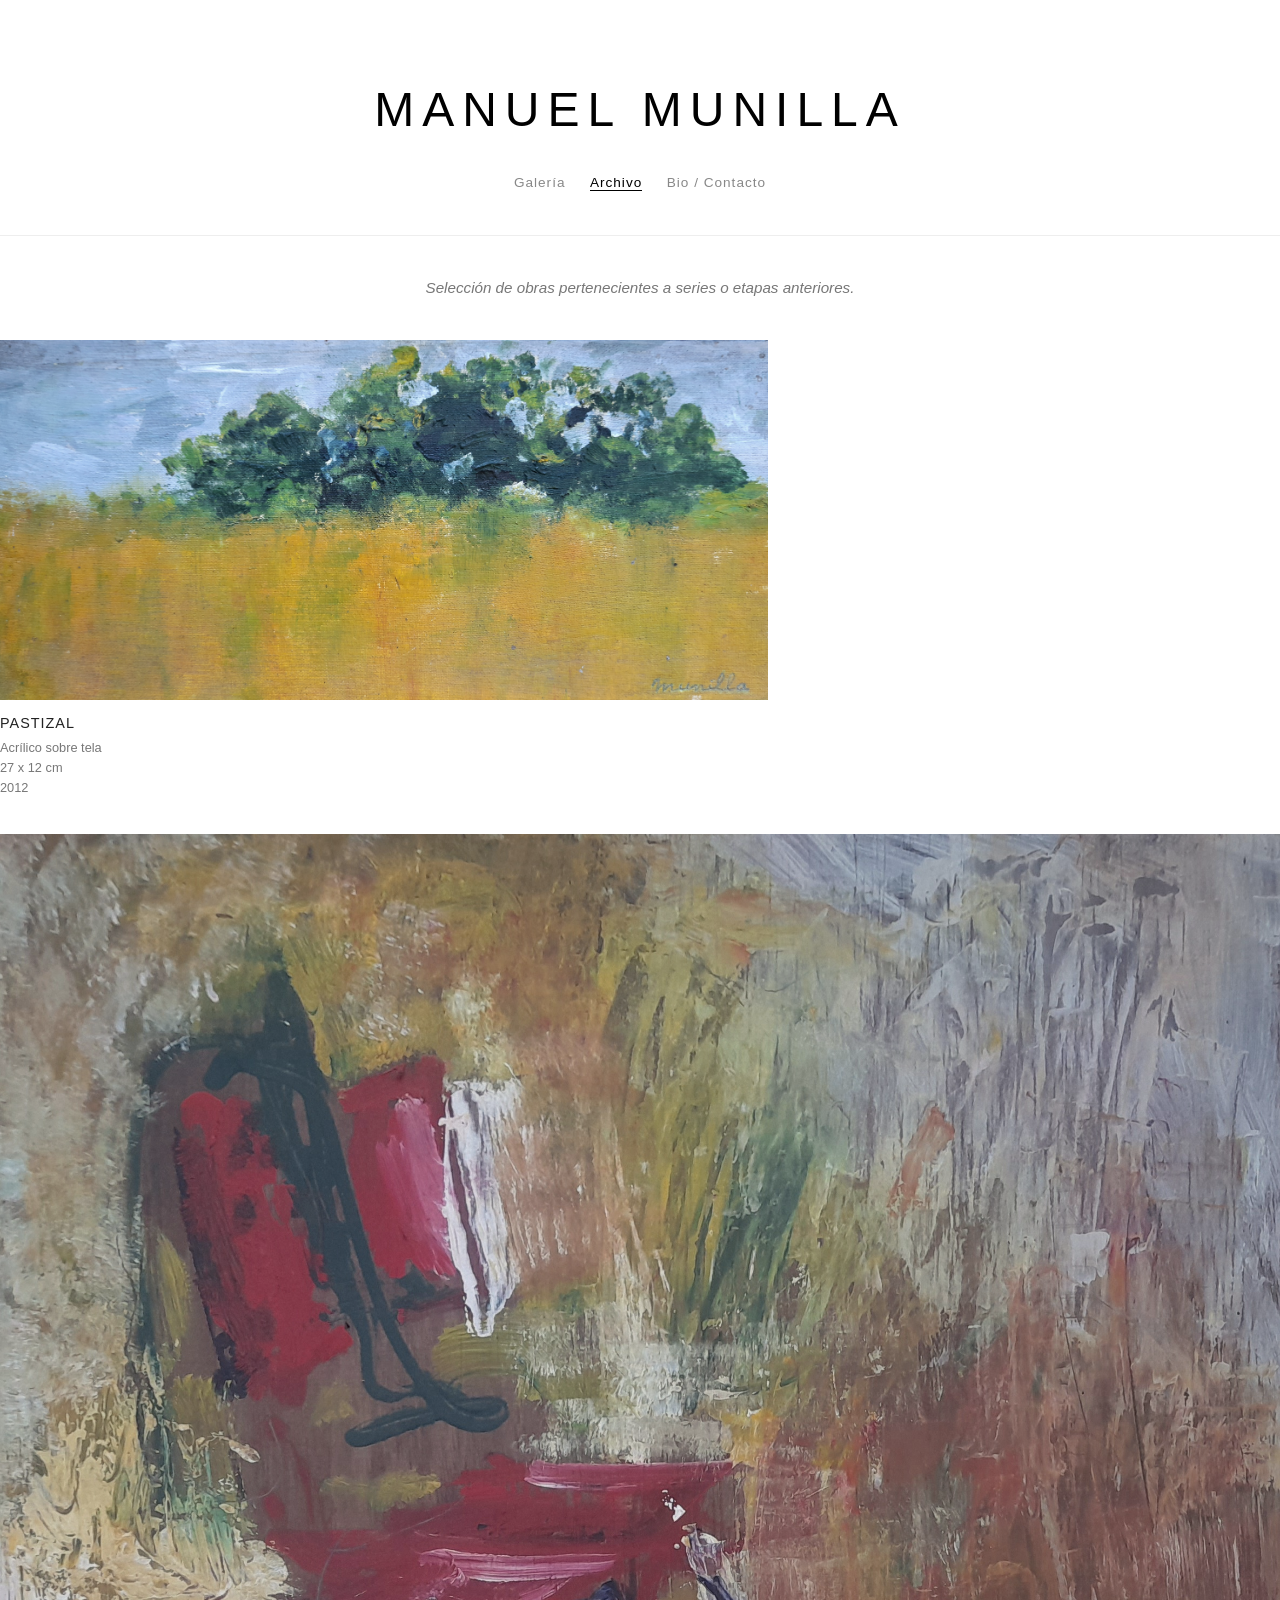
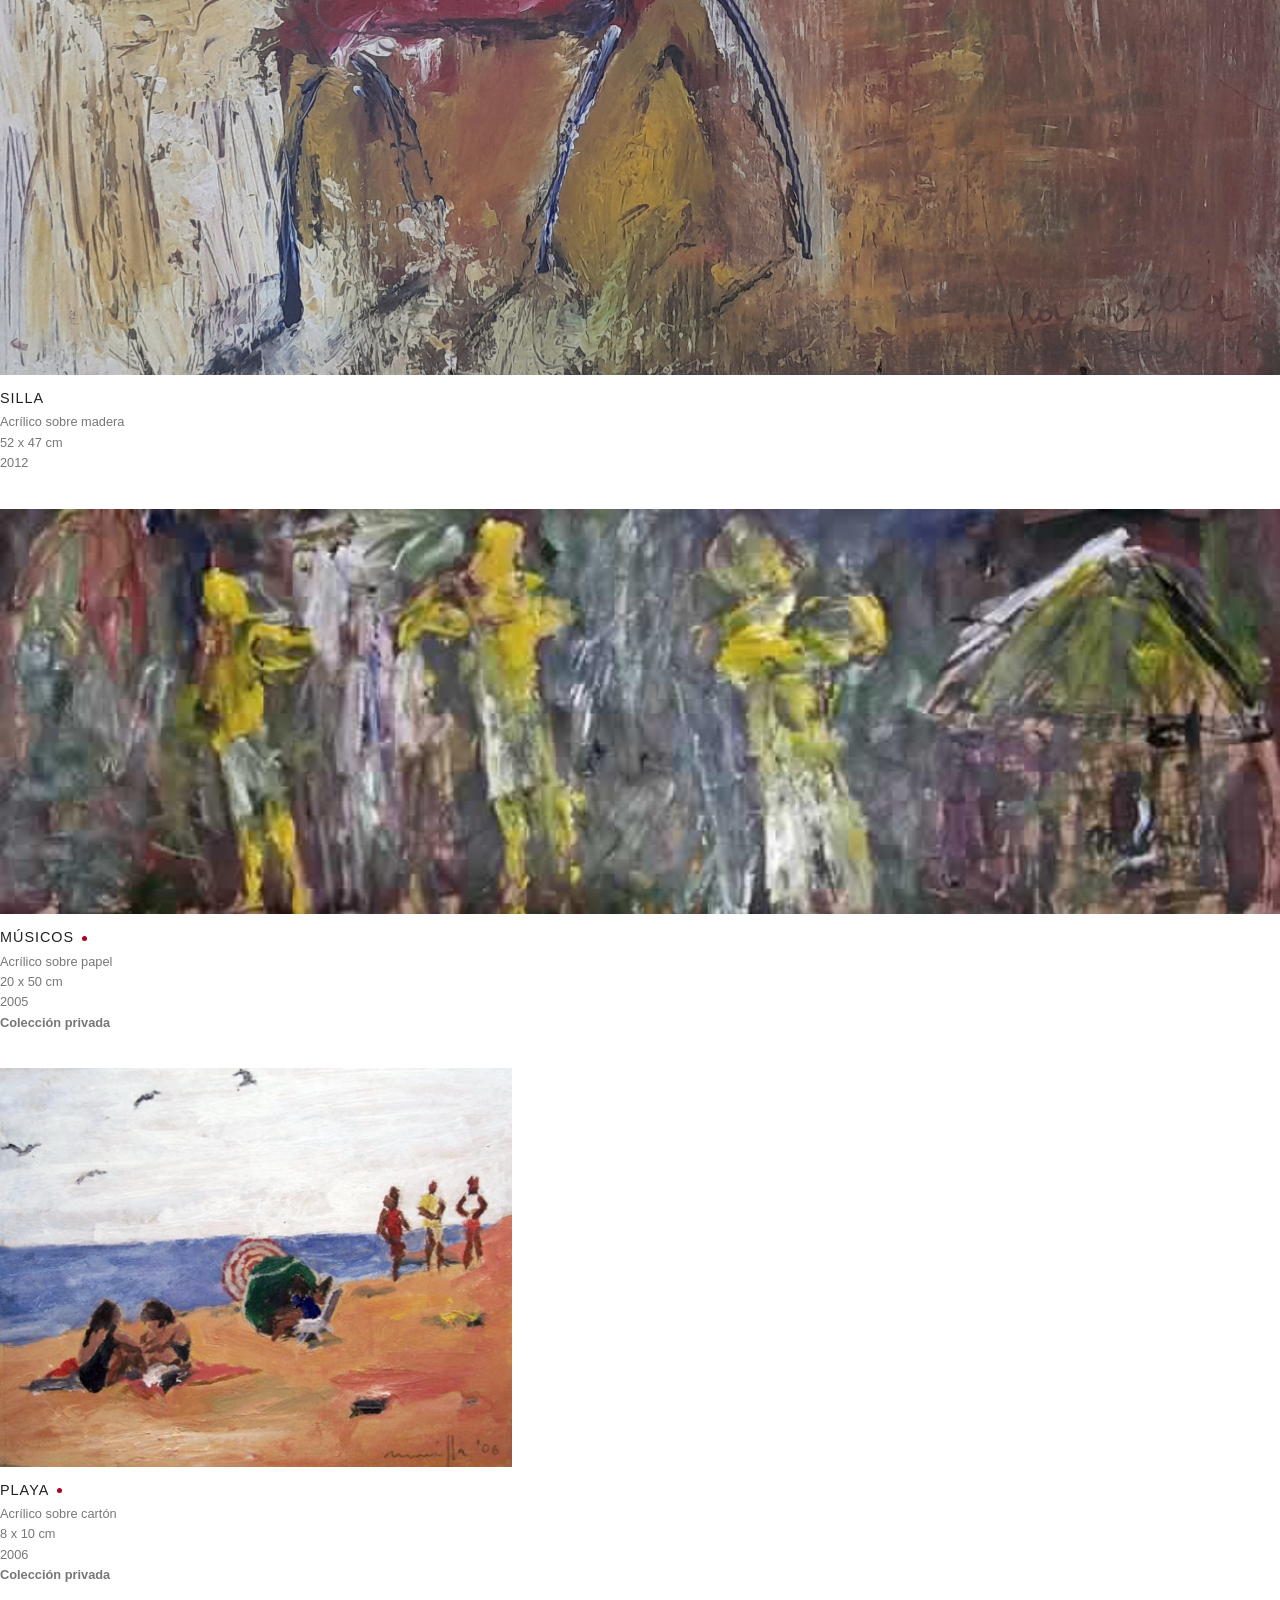
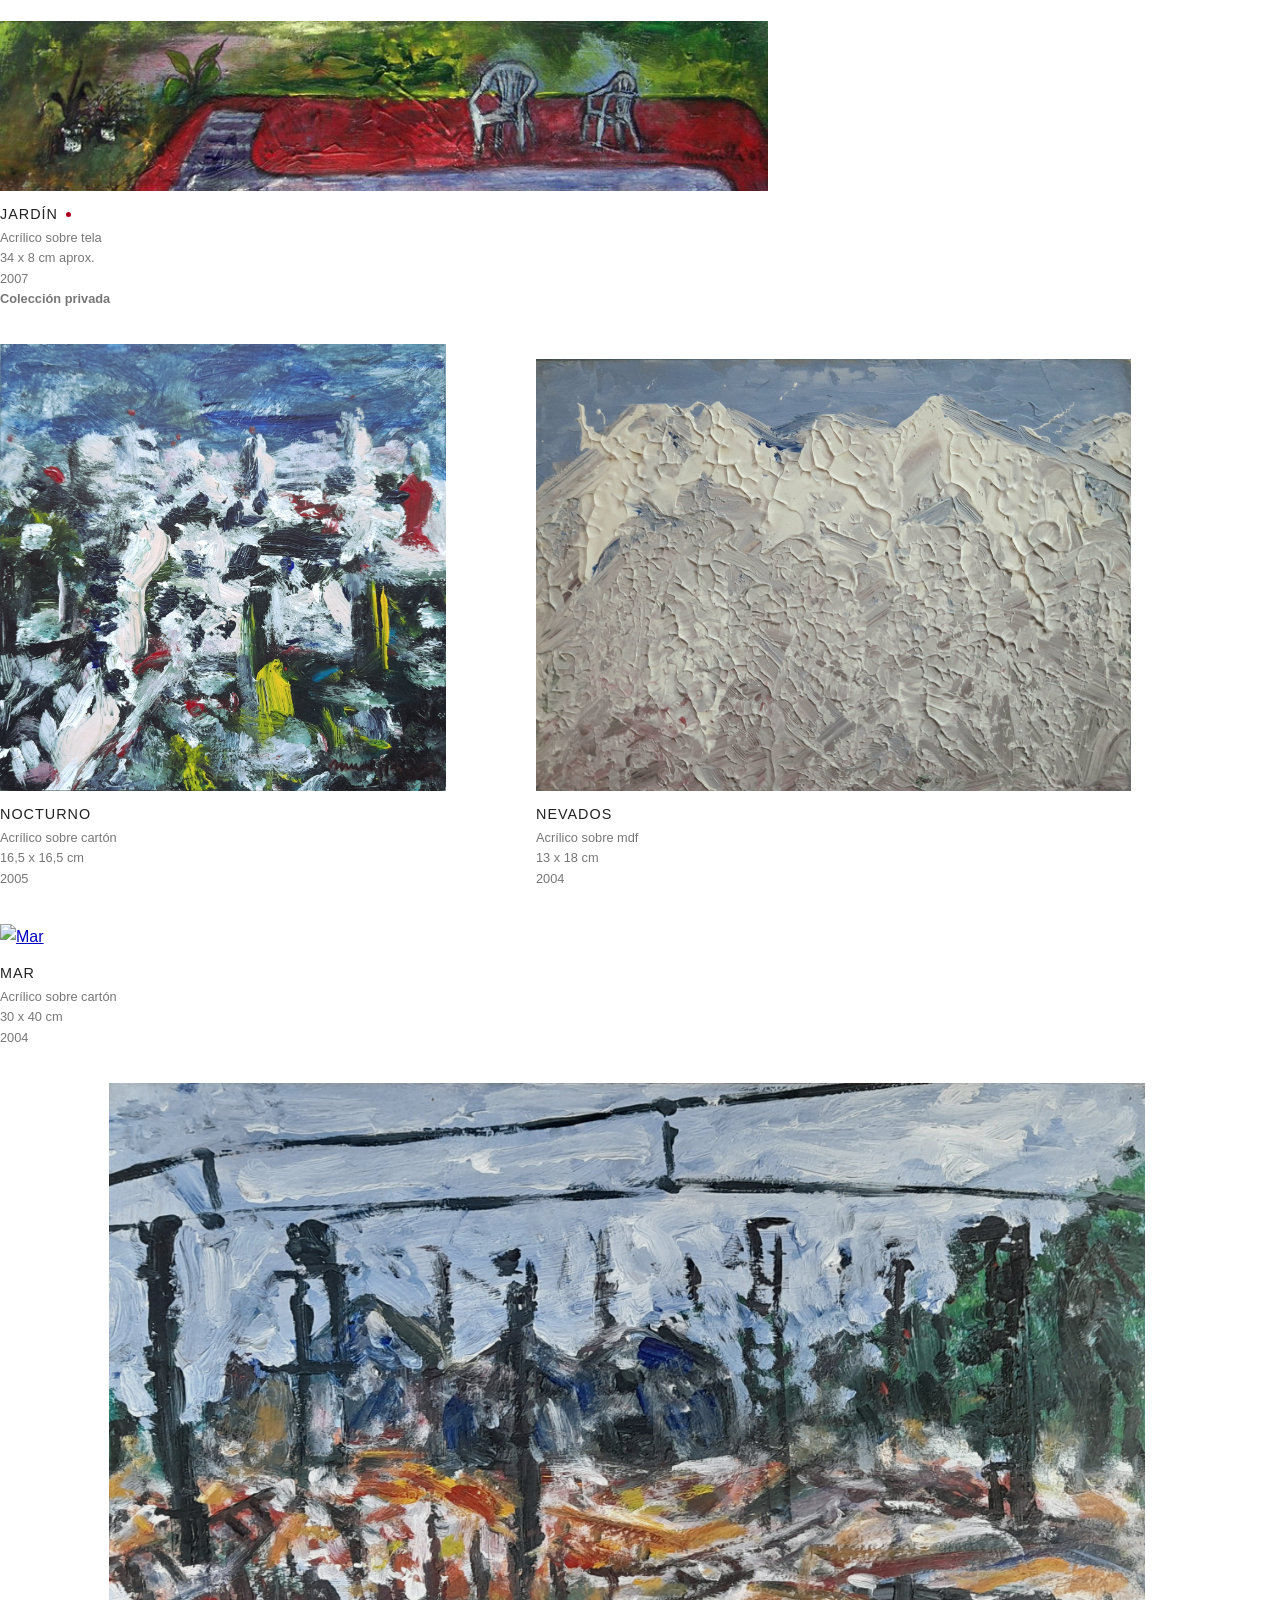
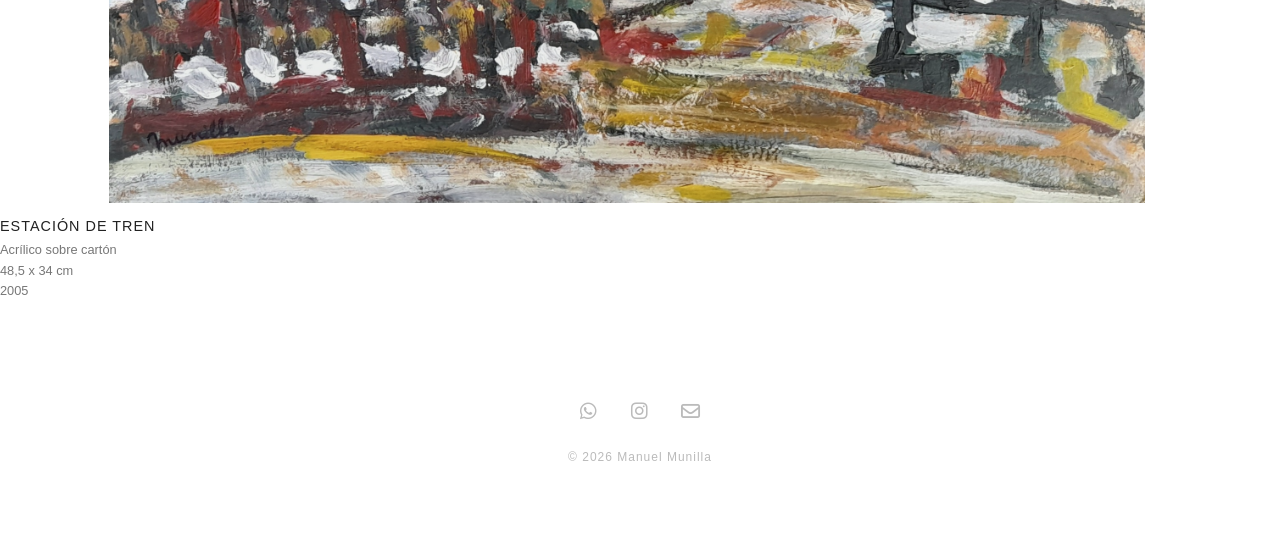
==== archivo.html @ 1c8d109c "Add files via upload" ====
<!DOCTYPE html>
<html lang="es">
<head>
    <meta charset="UTF-8">
    <meta name="viewport" content="width=device-width, initial-scale=1.0">
    <title>Manuel Munilla | Archivo</title>
    <link rel="stylesheet" href="style.css">
    <link rel="stylesheet" href="https://cdnjs.cloudflare.com/ajax/libs/font-awesome/6.0.0/css/all.min.css">
    <link rel="icon" type="image/png" href="favicon.png">
</head>
<body>

    <header>
        <h1>Manuel Munilla</h1>
        <nav>
            <a href="index.html">Galería</a>
            <a href="archivo.html" class="active">Archivo</a>
            <a href="bio.html">Bio / Contacto</a>
        </nav>
    </header>

<section class="archivo-intro" style="text-align: center; margin: 40px auto; max-width: 600px;">
    <p style="font-style: italic; color: #777; font-size: 0.95rem; line-height: 1.6;">
        Selección de obras pertenecientes a series o etapas anteriores.
    </p>
</section>

    <main class="fade-in">
        <section class="gallery-grid">
            
                                   
            <div class="series-card" style="max-width:60%; margin-left: 0;">
                <a href="img/archivo/pastizal.jpg" target="_blank">
                    <img src="img/archivo/pastizal.jpg" alt="Pastizal">
                </a>
                <h3>
                    Pastizal 
                </h3>
                <p class="obra-tecnica">Acrílico sobre tela<br>
                27 x 12 cm<br>
                2012<br>
            </div>
           
                        
            <div class="series-card" style="max-width:100%; margin-left: 0;">
                <a href="img/archivo/silla.jpg" target="_blank">
                    <img src="img/archivo/silla.jpg" alt="Silla">
                </a>
                <h3>
                    Silla 
                </h3>
                <p class="obra-tecnica">Acrílico sobre madera<br>
                52 x 47 cm<br>
                2012<br>
            </div>
            
            
            <div class="series-card destacada" style="max-width: 100%; margin-left: 0;">
                <a href="img/archivo/musicos.jpg" target="_blank">
                    <img src="img/archivo/musicos.jpg" alt="Músicos">
                </a>
                <h3 class="titulo-vendida">
                    Músicos <span class="punto-rojo" title="Colección privada"></span>
                </h3>
                <p class="obra-tecnica">Acrílico sobre papel<br>
                20 x 50 cm<br>
                2005<br>
                <strong>Colección privada</strong></p>
            </div>
            
            
            <div class="series-card destacada" style="max-width: 40%; margin-left: 0;">
                <a href="img/archivo/playa.jpg" target="_blank">
                    <img src="img/archivo/playa.jpg" alt="Playa">
                </a>
                <h3 class="titulo-vendida">
                    Playa <span class="punto-rojo" title="Colección privada"></span>
                </h3>
                <p class="obra-tecnica">Acrílico sobre cartón<br>
                8 x 10 cm<br>
                2006<br>
                <strong>Colección privada</strong></p>
            </div>

            <div class="series-card destacada" style="max-width: 60%; margin-left: 0;">
                <a href="img/archivo/jardin.jpg" target="_blank">
                    <img src="img/archivo/jardin.jpg" alt="Jardín">
                </a>
                <h3 class="titulo-vendida">
                    Jardín <span class="punto-rojo" title="Colección privada"></span>
                </h3>
                <p class="obra-tecnica">Acrílico sobre tela<br>
                34 x 8 cm aprox.<br>
                2007<br>
                <strong>Colección privada</strong></p>
            </div>

            
            <div class="fila-proporcional">
            <div class="series-card" style="max-width: 90%;">
                <a href="img/archivo/nocturno.jpg" target="_blank">
                    <img src="img/archivo/nocturno.jpg" alt="Nocturno">
                </a>
                <h3>
                    Nocturno 
                </h3>
                <p class="obra-tecnica">Acrílico sobre cartón<br>
                16,5 x 16,5 cm<br>
                2005<br>
            </div>

            <div class="series-card" style="max-width: 80%;">
                <a href="img/archivo/nevados.jpg" target="_blank">
                    <img src="img/archivo/nevados.jpg" alt="Nevados">
                </a>
                <h3>
                    Nevados 
                </h3>
                <p class="obra-tecnica">Acrílico sobre mdf<br>
                13 x 18 cm<br>
                2004<br>
            </div>
</div>
            <div class="series-card destacada" style="max-width: 89%; margin-left: 0;">
                <a href="img/archivo/mar.jpg" target="_blank">
                    <img src="img/archivo/mar.jpg" alt="Mar">
                </a>
                <h3>
                    Mar 
                </h3>
                <p class="obra-tecnica">Acrílico sobre cartón<br>
                30 x 40 cm<br>
                2004<br>
                
            </div>


            <div class="series-card destacada" style="max-width: 98%; margin-left: 0;">
                <a href="img/archivo/estacion.jpg" target="_blank">
                    <img src="img/archivo/estacion.jpg" alt="Estación de tren">
                </a>
                <h3>Estación de tren</h3>
                <p class="obra-tecnica">Acrílico sobre cartón<br>48,5 x 34 cm<br>2005</p>
            </div>

        </section>
    </main>

    <footer>
        <div class="footer-icons">
            <a href="https://wa.me/5492291400476" target="_blank" title="WhatsApp"><i class="fab fa-whatsapp"></i></a>
            <a href="https://instagram.com/manuel.munilla" target="_blank" title="Instagram"><i class="fab fa-instagram"></i></a>
            <a href="mailto:manuelmunilla@gmail.com" title="Email"><i class="far fa-envelope"></i></a>
        </div>
        <p>&copy; 2026 Manuel Munilla</p>
    </footer>
</body>
</html>
---- style.css ----
/* =========================================
   Configuración General
   ========================================= */
body {
    font-family: 'Helvetica Neue', Helvetica, Arial, sans-serif;
    line-height: 1.6;
    color: #333;
    margin: 0;
    padding: 0;
    background-color: #fff;
    -webkit-font-smoothing: antialiased;
}

header {
    padding: 40px 20px;
    text-align: center;
    border-bottom: 1px solid #eee;
}

header h1 {
    font-weight: 300;
    letter-spacing: 8px;
    text-transform: uppercase;
    margin-bottom: 20px;
    font-size: 3rem; 
    color: #000;
}


nav a {
    text-decoration: none;
    color: #888;
    margin: 0 10px; /* Aumentamos de 15px a 25px p */
    font-size: 0.85rem; /* Bajamos apenas el tamaño  */
    transition: color 0.3s;
    font-weight: 350;
    letter-spacing: 1px; /* Agregamos un leve espacio */
}

nav a:hover, nav a.active {
    color: #000;
    border-bottom: 1px solid #000;
}

/* =========================================
   Grilla del Portfolio (Alineación por base de IMAGEN)
   ========================================= */
 /* Clase para el título de la obra vendida */
.titulo-vendida {
    display: inline-flex; /* Alinea título y punto */
    align-items: center;  /* Centra verticalmente */
    gap: 8px;              /* Espacio entre texto y punto */
}

/* El punto rojo más grande */
.punto-rojo::after {
    content: "";           /* Contenido vacío para el pseudo-elemento */
    display: inline-block; /* Permite darle tamaño */
    width: 5px;           /* Ancho del punto */
    height: 5px;          /* Alto del punto */
    background-color: #b00020; /* Color rojo sutil */
    border-radius: 50%;     /* Lo hace circular */
    vertical-align: middle; /* Ajuste fino de alineación */
}
}
.gallery-grid {
    display: grid;
    grid-template-columns: 1fr 1fr;
    gap: 40px;
    padding: 40px 20px;
    max-width: 1100px;
    margin: 0 auto;
    /* Quitamos el align-items: end de aquí para que no afecte al texto */

}
.series-card {
    display: flex;
    flex-direction: column;
    text-align: left;
    transition: transform 0.4s ease;
    margin-bottom: 35px;
}

/* Contenedor del enlace e imagen para forzar la base */
.series-card a {
    display: flex;
    align-items: flex-end; /* Aquí es donde ocurre la magia: alinea la imagen al fondo */
    height: 100%; /* Empuja la imagen hacia abajo si el vecino es más alto */
    margin-bottom: 12px;
}

.series-card:hover {
    transform: translateY(-5px);
}

.series-card img {
    width: 100%;
    height: auto;
    filter: grayscale(20%);
    transition: filter 0.5s ease, box-shadow 0.4s ease;
    display: block;
}

.series-card:hover img {
    filter: grayscale(0%);
    box-shadow: 0 10px 25px rgba(0,0,0,0.08);
}

.series-card h3 {
    font-size: 0.9rem;
    margin: 0;
    font-weight: 300;
    letter-spacing: 1px;
    text-transform: uppercase;
    color: #222;
}

.series-card .obra-tecnica {
    font-size: 0.8rem;
    color: #777; 
    font-weight: 300;
    margin: 2px 0 0 0;
}

.series-card .obra-serie {
    font-size: 0.8rem;
    color: #777; 
    font-weight: 400;
    text-transform: uppercase;
    letter-spacing: 1px;
    margin: 30px 0 20px 0;
}
.series-card .obra-epigrafe {
    font-size: 0.8rem;
    color: #555;
    font-weight: 300;
    font-style: italic;
    margin: 4px 0 0 0;
    line-height: 1.4;
}
/* Clase para que la tarjeta ocupe las dos columnas */
.series-card.destacada {
    grid-column: 1 / -1; /* Va desde la línea 1 hasta la última */
    max-width: 100%;     /* Asegura que use todo el ancho */
}

/* Opcional: ajustar el alto de la imagen destacada si es muy grande */
.series-card.destacada img {
    max-height: 80vh; 
    object-fit: contain; /* Evita que se corte la imagen */
    margin: 0 auto;      /* Centra la imagen si no ocupa todo el ancho */
}

/* Fila asimétrica para hermanar una vertical y una apaisada sin /* Fila que respeta el gap global de 40px */
/* Fila asimétrica equilibrada */
/* Fila asimétrica: se mantiene igual en PC y Móvil */
.fila-proporcional {
    display: grid;
    /* Mantenemos la asimetría siempre para nivelar alturas */
    grid-template-columns: 0.8fr 1.2fr; 
    gap: 40px; 
    grid-column: 1 / -1; 
    align-items: end;    
    margin-bottom: 35px;
    width: 100%;
}

@media (max-width: 768px) {
    .fila-proporcional {
        gap: 15px; /* Solo achicamos el espacio, no cambiamos las columnas */
        /* Eliminamos el 1fr 1fr que rompió el diseño */
    }
}
/* Eliminamos márgenes internos que puedan estar sumando espacio */
.fila-proporcional .series-card {
    margin-bottom: 0;
    width: 100%;
}

.fila-proporcional img {
    width: 100%;
    height: auto; /* Mantiene la proporción original sin recortar */
    display: block;
}

/* =========================================
   Secciones Bio y Contacto
   ========================================= */
.main-bio {
    padding: 60px 20px;
    max-width: 800px;
    margin: 0 auto;
}

.bio-image {
    width: 100%;
    margin-bottom: 30px;
}

.bio-image img {
    width: 100%;
    max-width: 500px;
    height: auto;
    filter: grayscale(40%);
    display: block;
    opacity: 0.6;
}

.bio-text h2, 
.contact-container h2 {
    font-size: 1.4rem; 
    font-weight: 300;
    letter-spacing: 2px;
    text-transform: uppercase;
    margin-bottom: 25px;
    color: #000;
}

.bio-text p, 
.contact-container p {
    font-size: 0.95rem;
    color: #333;
    font-weight: 400;
    margin-bottom: 20px;
}
/* Espaciado para el Statement */
.statement-title {
    margin-top: 50px; /* Separa el statement de la biografía */
    font-size: 1.1rem;
    color: #888; /* Color más suave para diferenciarlo del título principal */
}

.bio-text p strong {
    font-weight: 400;
    color: #000;
}

/* Mejora la lectura de párrafos largos */
.bio-text p {
    margin-bottom: 25px;
    text-align: justify; /* Opcional, para un look más editorial */
    hyphens: auto;
}

/* =========================================
   Estilos de Contacto y Formulario
   ========================================= */
.contact-container {
    max-width: 600px;
    margin: 80px auto;
    text-align: left;
    padding: 0 20px;
}

.contact-links {
    list-style: none;
    padding: 0;
    margin-top: 20px;
}

.contact-links li {
    margin: 4px 0;
    font-size: 1rem;
    font-weight: 300;
    color: #888;
}

.contact-links li strong {
    font-weight: 400;
    color: #333;
    margin-right: 8px;
    text-transform: uppercase;
    font-size: 0.8rem;
}

.contact-links a {
    color: #000;
    text-decoration: none;
    border-bottom: 1px solid transparent;
    transition: border-color 0.3s ease;
}

.contact-links a:hover {
    border-bottom: 1px solid #000;
}

.contact-intro {
    margin-bottom: 40px;
    color: #444;
}

.contact-form {
    margin-top: 20px;
    max-width: 100%;
}

.form-group {
    margin-bottom: 35px; 
}

.form-group label {
    display: block;
    font-size: 0.75rem;
    text-transform: uppercase;
    letter-spacing: 2px;
    color: #555;
    margin-bottom: 10px;
    font-weight: 400;
}

.form-group input, 
.form-group textarea {
    width: 100%;
    padding: 12px 0; 
    border: none;
    border-bottom: 1px solid #ccc; 
    font-family: inherit;
    font-size: 1rem;
    font-weight: 300;
    color: #222; 
    background-color: transparent;
    box-sizing: border-box;
    transition: border-color 0.4s ease;
}

.form-group input::placeholder, 
.form-group textarea::placeholder {
    color: #999; 
    font-size: 0.9rem;
}

.form-group input:focus, 
.form-group textarea:focus {
    outline: none;
    border-bottom: 1px solid #000; 
}

.form-group textarea {
    resize: none;
}

.btn-submit {
    background: transparent;
    color: #000;
    border: 1px solid #000;
    padding: 12px 40px;
    padding: 10px 50px; /* era 12 y 40   */
    font-size: 0.7rem; /* Un poco más chico y elegante */
    text-transform: uppercase;
    letter-spacing: 4px; /* Mayor espaciado */
    cursor: pointer;
    transition: all 0.3s ease;
    font-weight: 400;
}
.btn-submit:hover {
    background: #000;
    color: #fff;
}

.other-channels {
    margin-top: 60px;
    border-top: 1px solid #eee;
    padding-top: 30px;
}

/* =========================================
   Footer y Animaciones
   ========================================= */
footer {
    text-align: center;
    padding: 60px 40px;
    font-size: 0.75rem;
    color: #bbb;
    font-weight: 300;
}
/* Estilos para los íconos del footer */
.footer-icons {
    margin-bottom: 20px;
}

.footer-icons a {
    color: #bbb; /* Color gris suave como el texto del footer */
    font-size: 1.2rem;
    margin: 0 15px;
    text-decoration: none;
    transition: color 0.3s ease;
}

.footer-icons a:hover {
    color: #000; /* Negro al pasar el mouse */
}

footer p {
    margin-top: 10px;
    letter-spacing: 1px;
}
.fade-in {
    animation: fadeIn 1.2s ease-out forwards;
}

@keyframes fadeIn {
    from { opacity: 0; transform: translateY(10px); }
    to { opacity: 1; transform: translateY(0); }
}

/* =========================================
   Responsividad
   ========================================= */
@media (max-width: 768px) {
    header h1 {
        letter-spacing: 4px;
        font-size: 1.5rem;
    }

    .gallery-grid {
        grid-template-columns: 1fr 1fr;
        gap: 15px;
        padding: 20px 10px;
    }

    /* En móvil, donde las fotos suelen ser iguales de ancho, 
       mantenemos la alineación inferior */
    .series-card a {
        align-items: flex-end;
    }

    .series-card h3 {
        font-size: 0.75rem;
    }

    .series-card .obra-tecnica, 
    .series-card .obra-epigrafe {
        font-size: 0.7rem;
    }

    .btn-submit {
        width: 100%;
    }
}
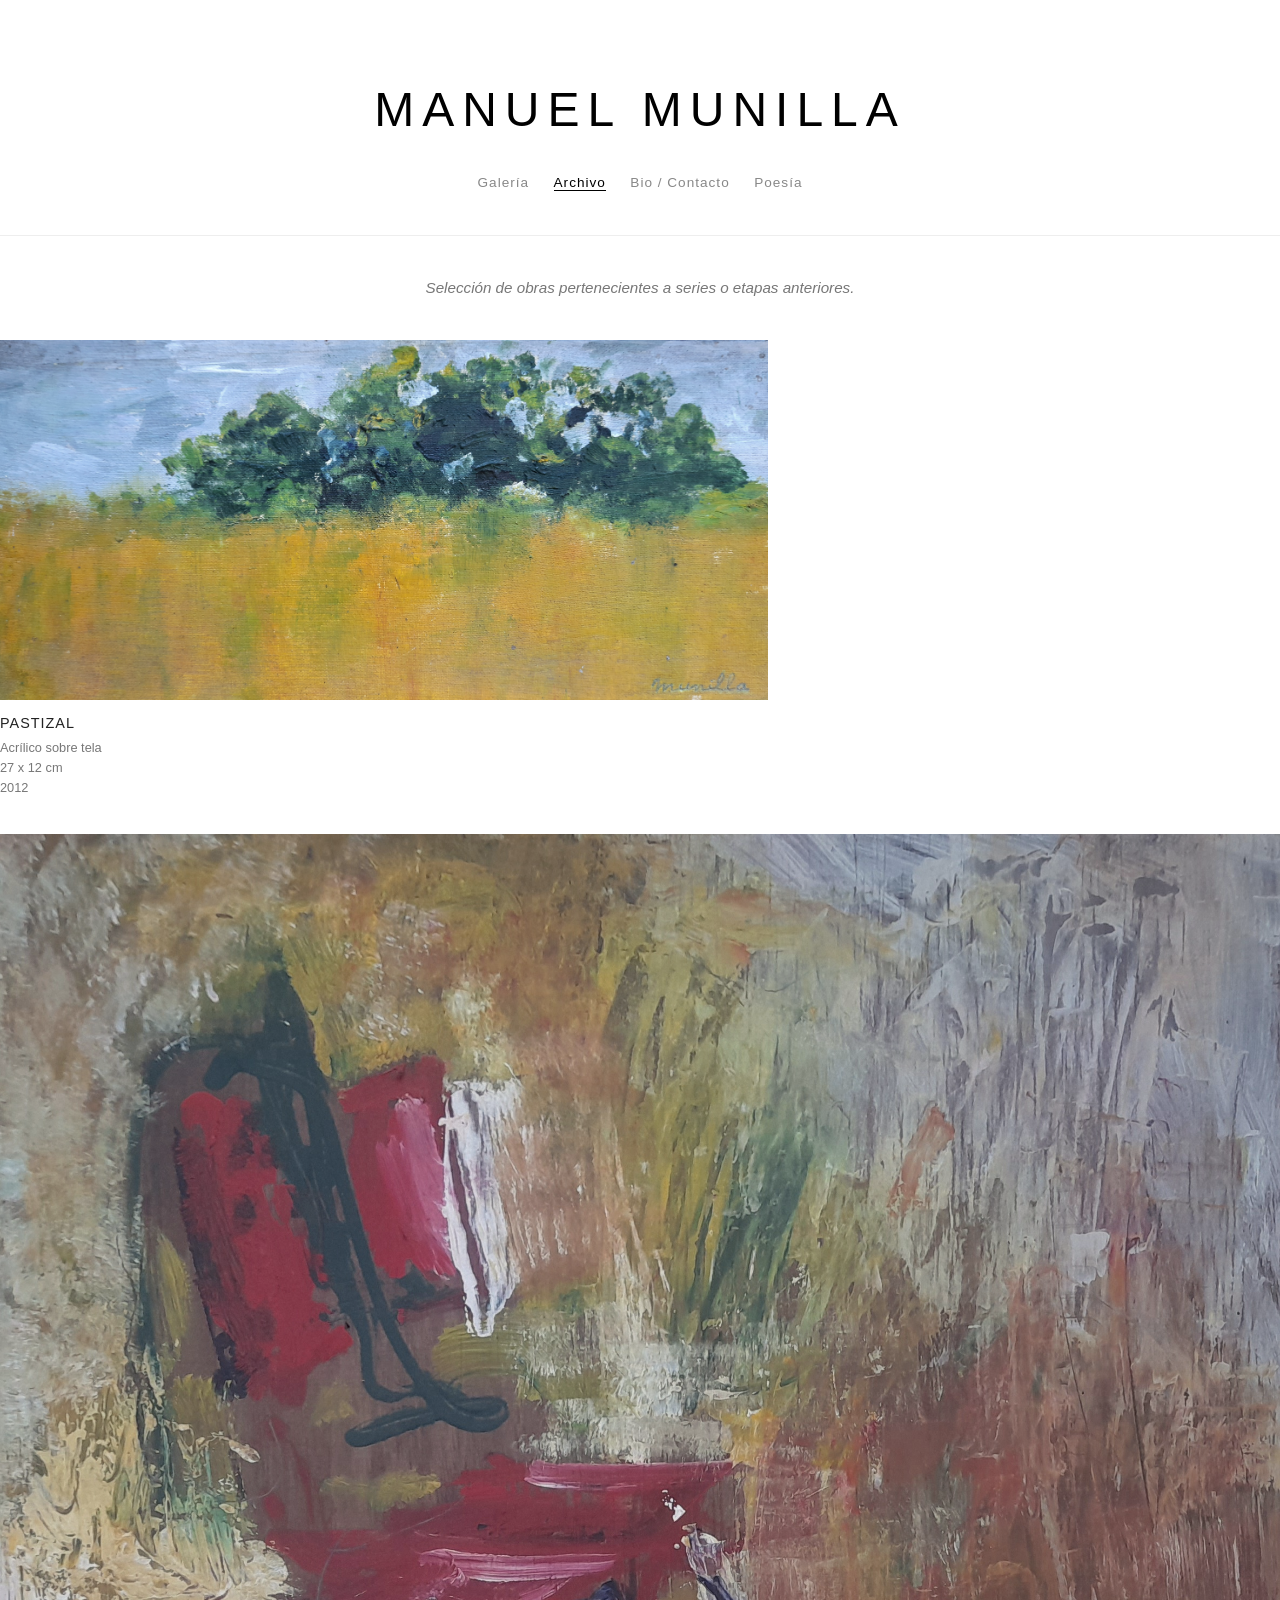
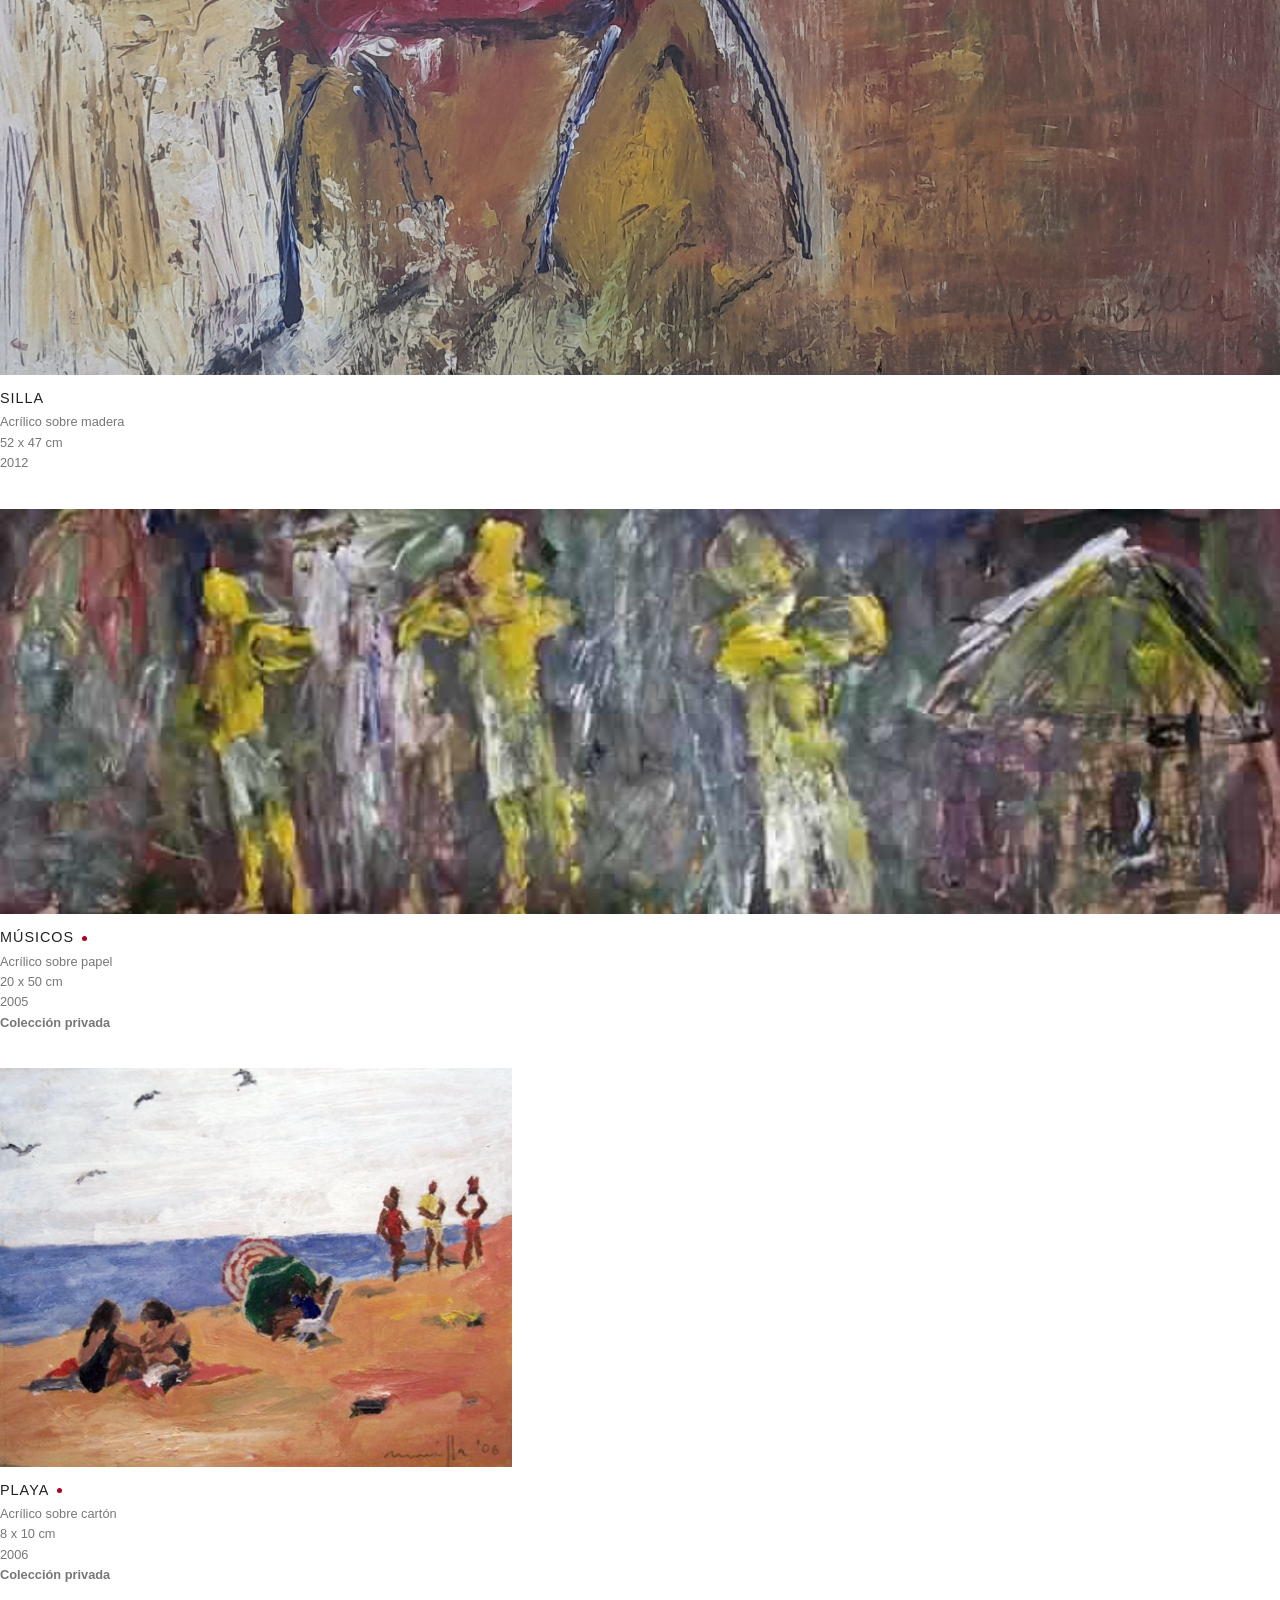
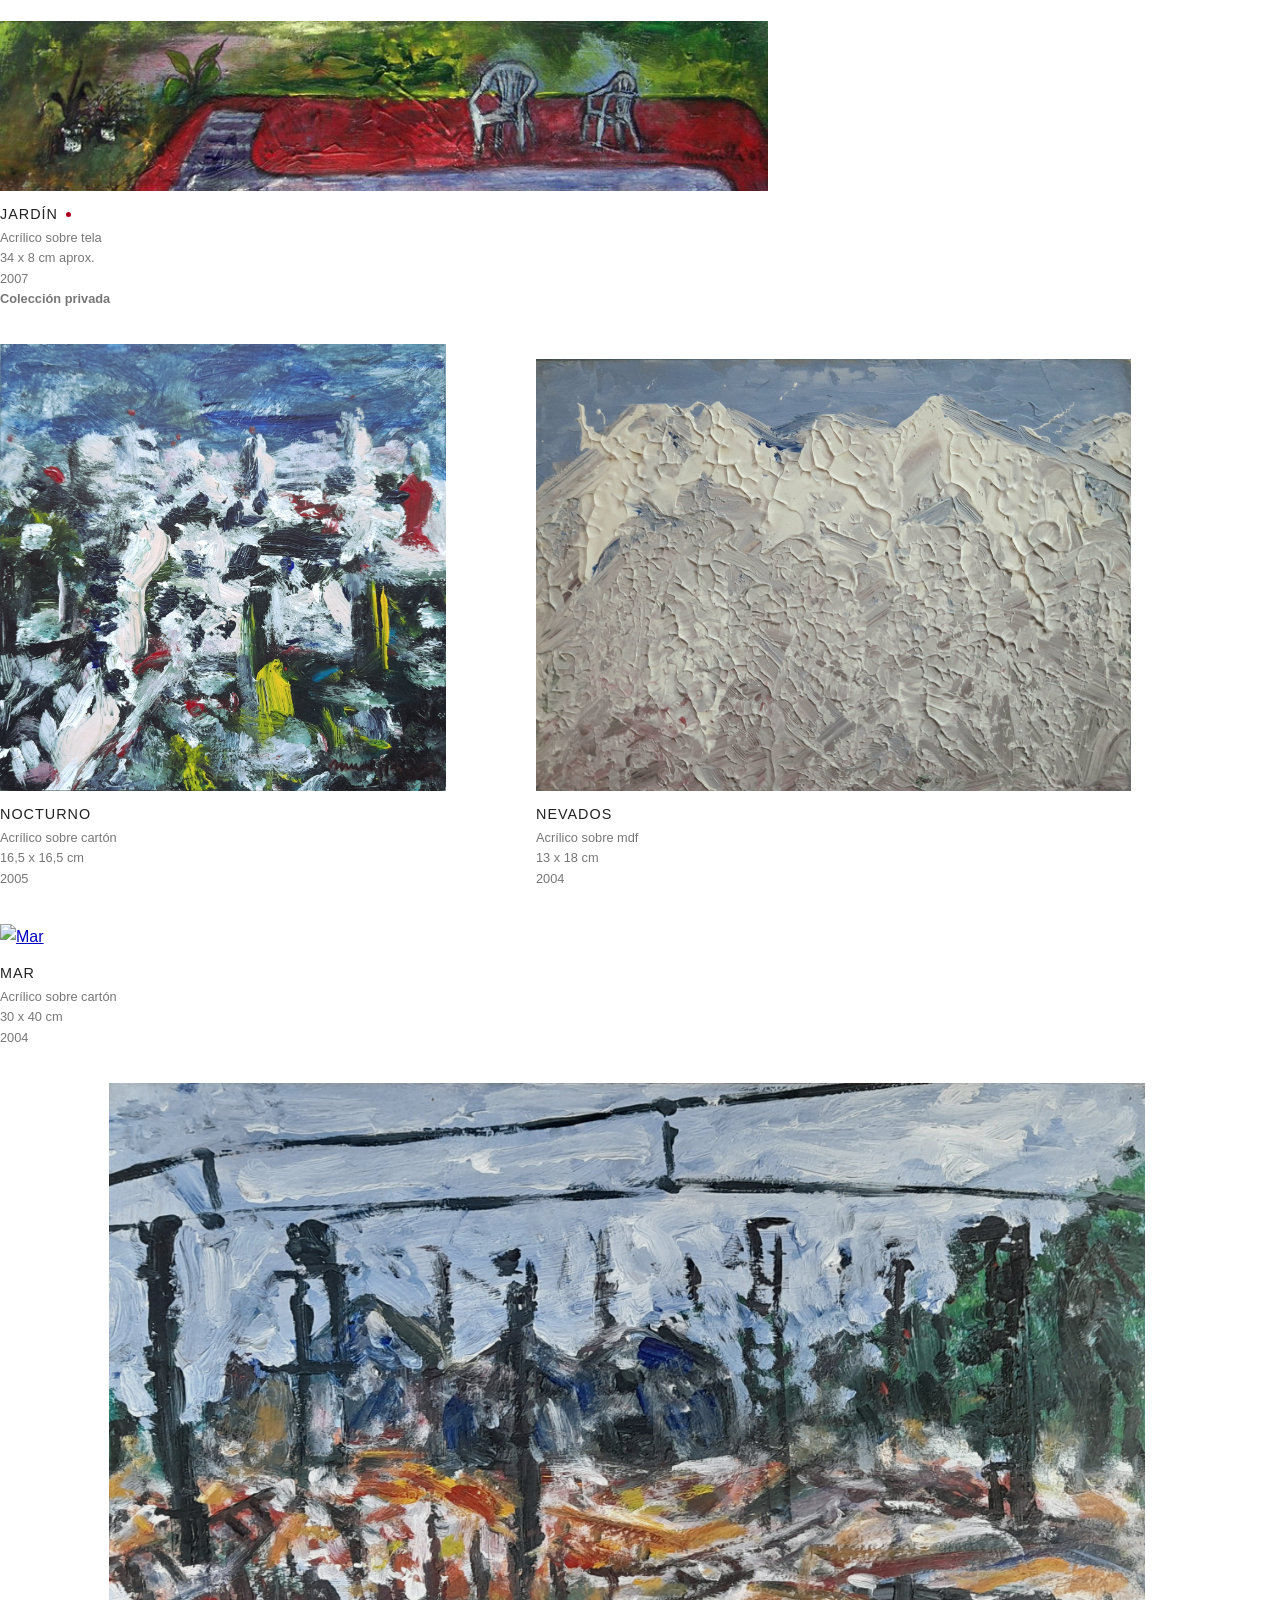
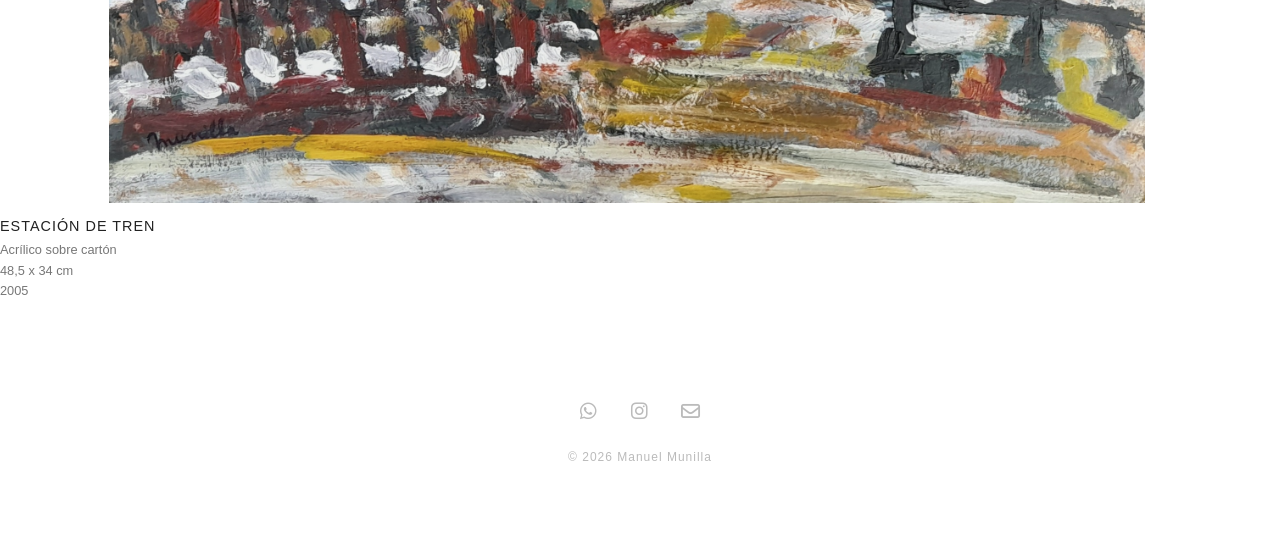
==== commit 554ce1f4: "Add files via upload" ====
--- a/archivo.html
+++ b/archivo.html
@@ -13,10 +13,11 @@
     <header>
         <h1>Manuel Munilla</h1>
         <nav>
-            <a href="index.html">Galería</a>
-            <a href="archivo.html" class="active">Archivo</a>
-            <a href="bio.html">Bio / Contacto</a>
-        </nav>
+        <a href="index.html">Galería</a>
+        <a href="archivo.html" class="active">Archivo</a>
+        <a href="bio.html" >Bio / Contacto</a>
+        <a href="poesia.html" >Poesía</a>
+    </nav>
     </header>
 
 <section class="archivo-intro" style="text-align: center; margin: 40px auto; max-width: 600px;">
@@ -155,4 +156,4 @@
         <p>&copy; 2026 Manuel Munilla</p>
     </footer>
 </body>
-</html>+</html>
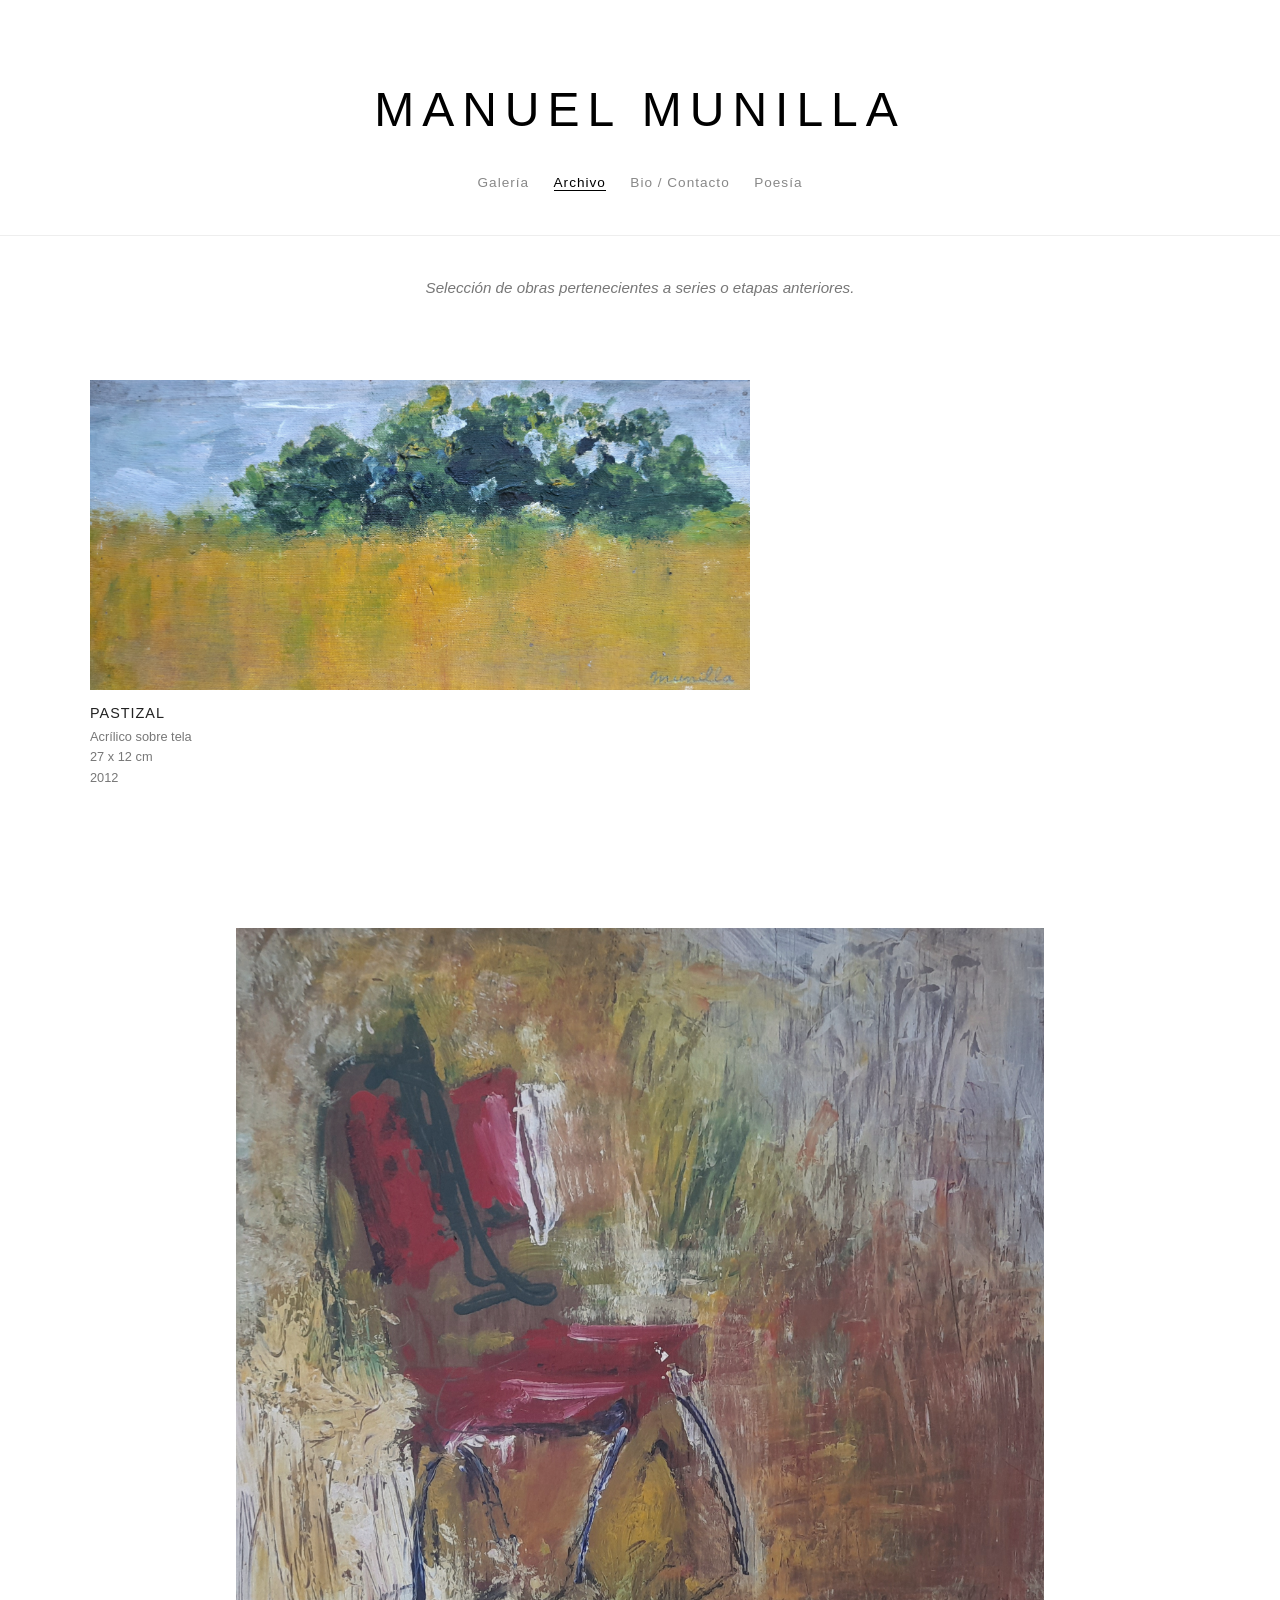
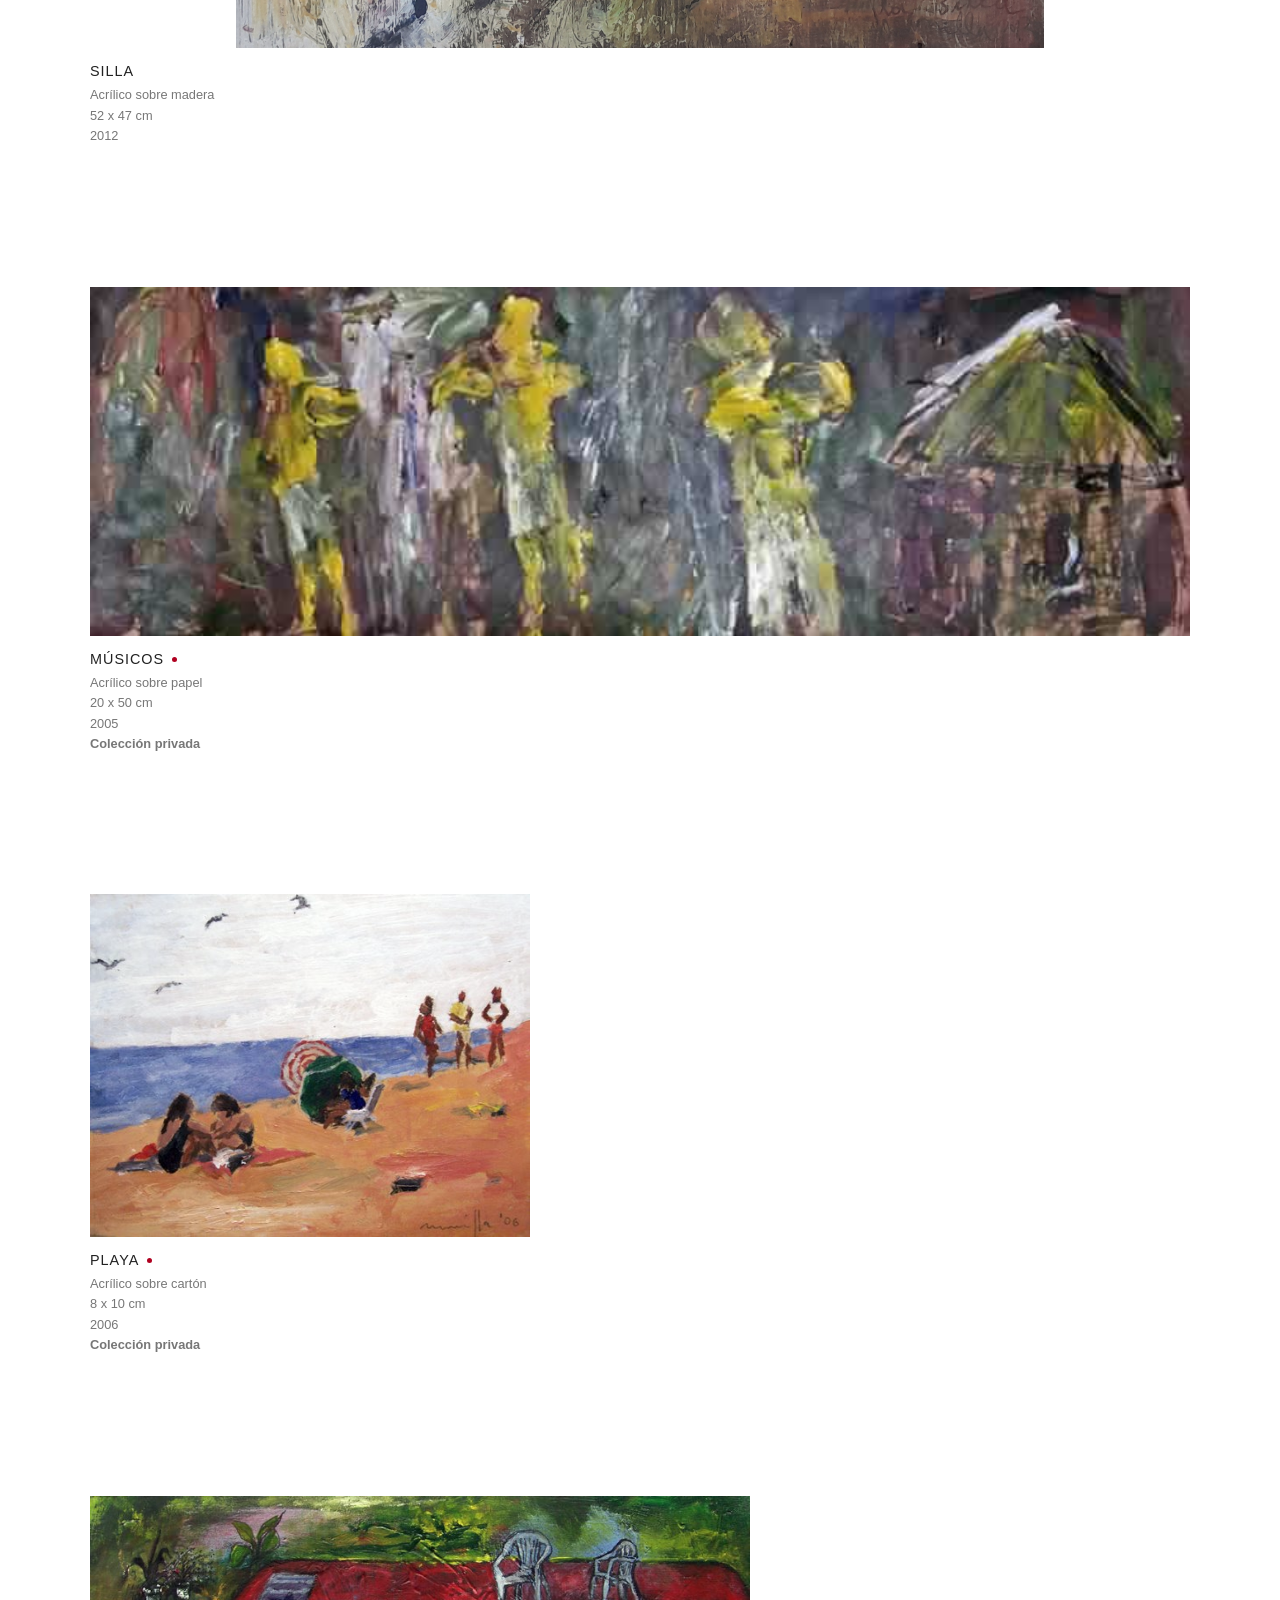
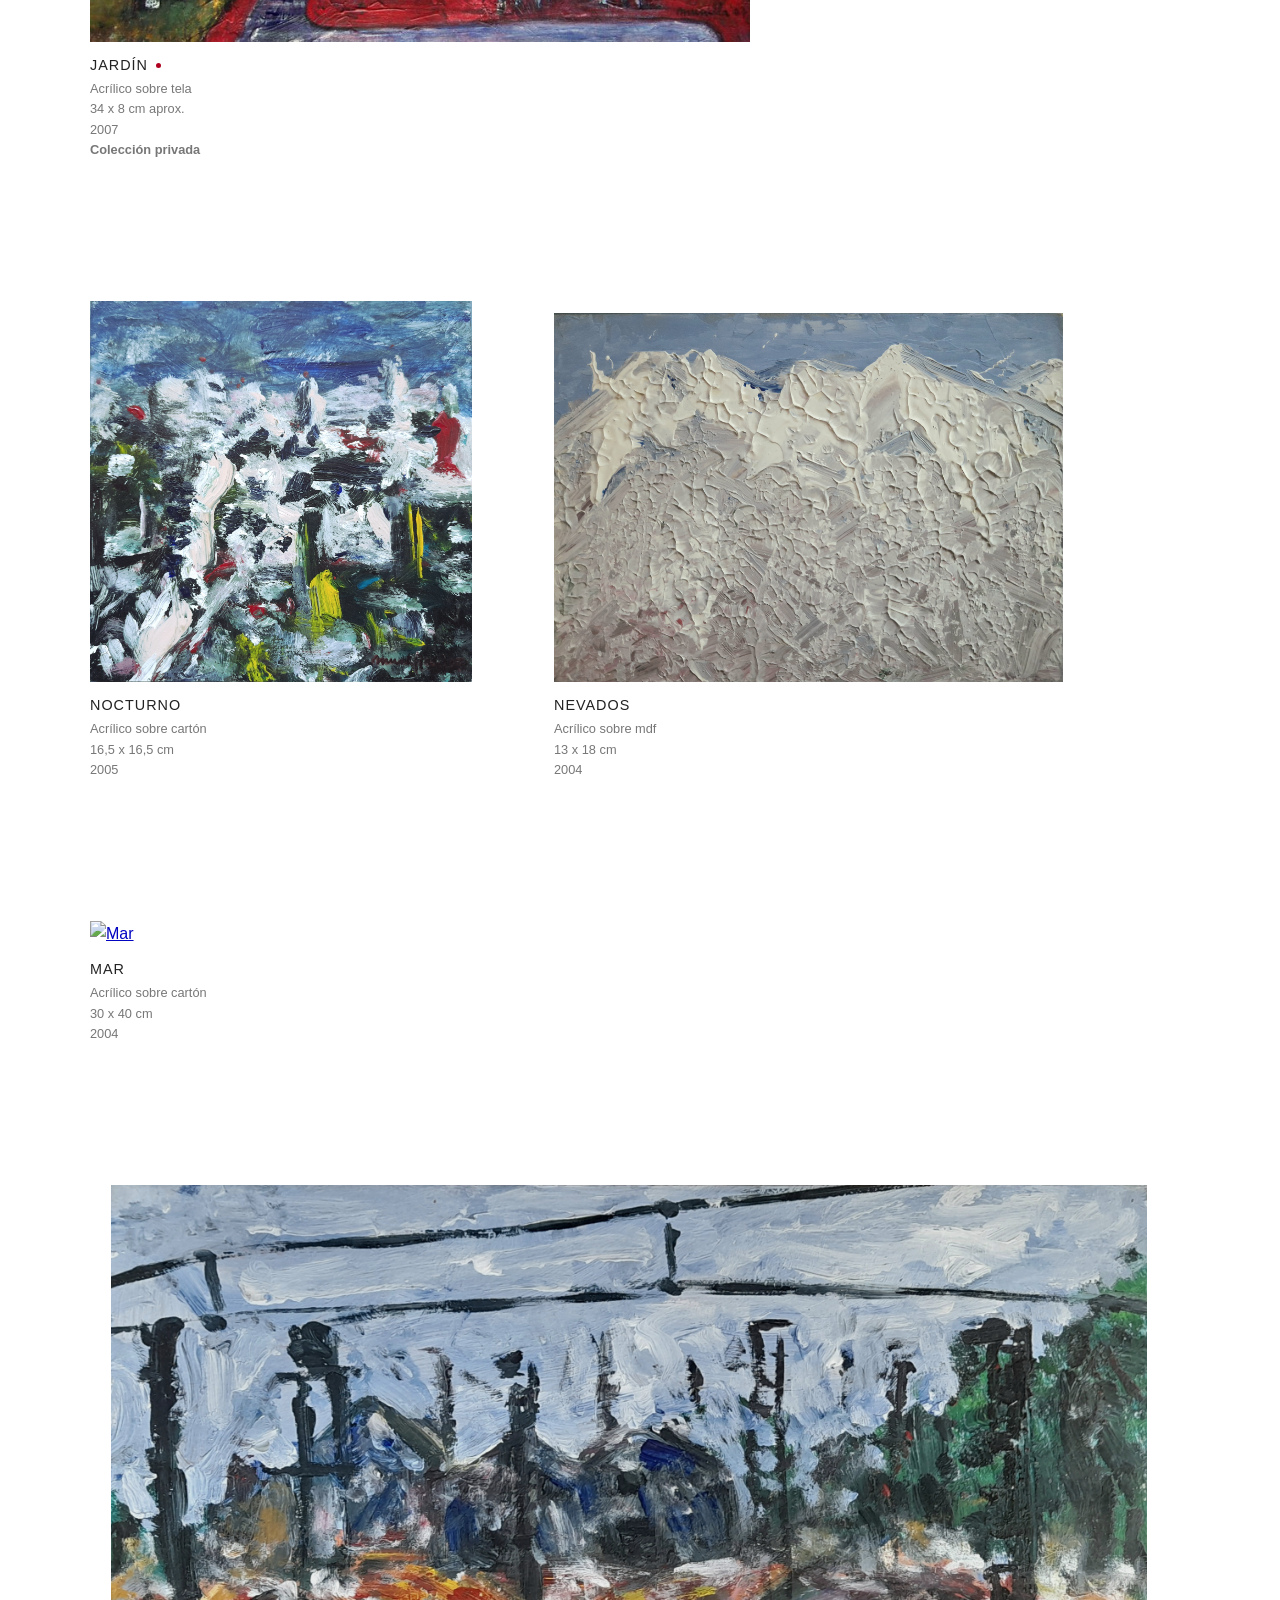
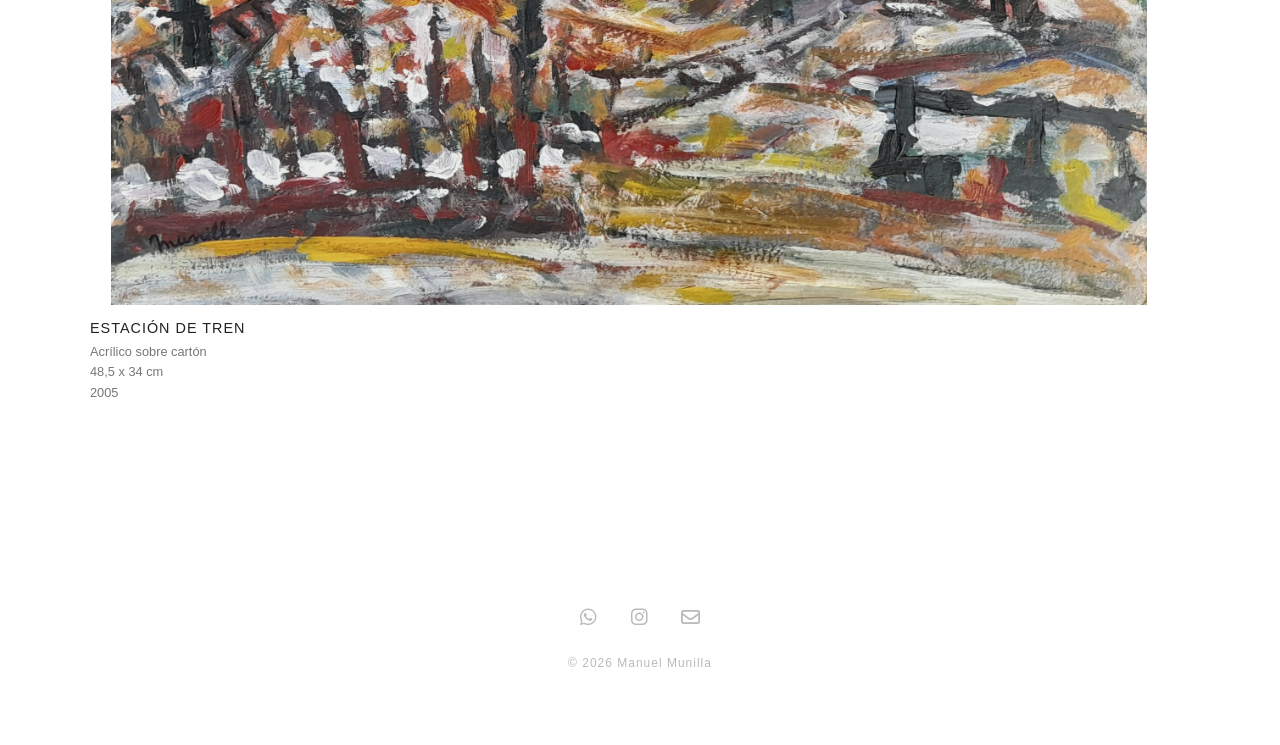
==== commit ea087cd5: "Add files via upload" ====
--- a/archivo.html
+++ b/archivo.html
@@ -30,7 +30,7 @@
         <section class="gallery-grid">
             
                                    
-            <div class="series-card" style="max-width:60%; margin-left: 0;">
+            <div class="series-card destacada" style="max-width:60%; margin-left: 0;">
                 <a href="img/archivo/pastizal.jpg" target="_blank">
                     <img src="img/archivo/pastizal.jpg" alt="Pastizal">
                 </a>
@@ -43,7 +43,7 @@
             </div>
            
                         
-            <div class="series-card" style="max-width:100%; margin-left: 0;">
+            <div class="series-card destacada" style="max-width:100%; margin-left: 0;">
                 <a href="img/archivo/silla.jpg" target="_blank">
                     <img src="img/archivo/silla.jpg" alt="Silla">
                 </a>
--- a/style.css
+++ b/style.css
@@ -61,13 +61,12 @@
     background-color: #b00020; /* Color rojo sutil */
     border-radius: 50%;     /* Lo hace circular */
     vertical-align: middle; /* Ajuste fino de alineación */
-}
-}
+}    
 .gallery-grid {
     display: grid;
     grid-template-columns: 1fr 1fr;
     gap: 40px;
-    padding: 40px 20px;
+    padding: 40px 20px;    
     max-width: 1100px;
     margin: 0 auto;
     /* Quitamos el align-items: end de aquí para que no afecte al texto */
@@ -78,7 +77,7 @@
     flex-direction: column;
     text-align: left;
     transition: transform 0.4s ease;
-    margin-bottom: 35px;
+    margin-bottom: 100px;
 }
 
 /* Contenedor del enlace e imagen para forzar la base */
@@ -161,7 +160,7 @@
     gap: 40px; 
     grid-column: 1 / -1; 
     align-items: end;    
-    margin-bottom: 35px;
+    margin-bottom: 100px;
     width: 100%;
 }
 
@@ -411,13 +410,6 @@
         letter-spacing: 4px;
         font-size: 1.5rem;
     }
-
-    .gallery-grid {
-        grid-template-columns: 1fr 1fr;
-        gap: 15px;
-        padding: 20px 10px;
-    }
-
     /* En móvil, donde las fotos suelen ser iguales de ancho, 
        mantenemos la alineación inferior */
     .series-card a {
@@ -436,4 +428,3 @@
     .btn-submit {
         width: 100%;
     }
-}
